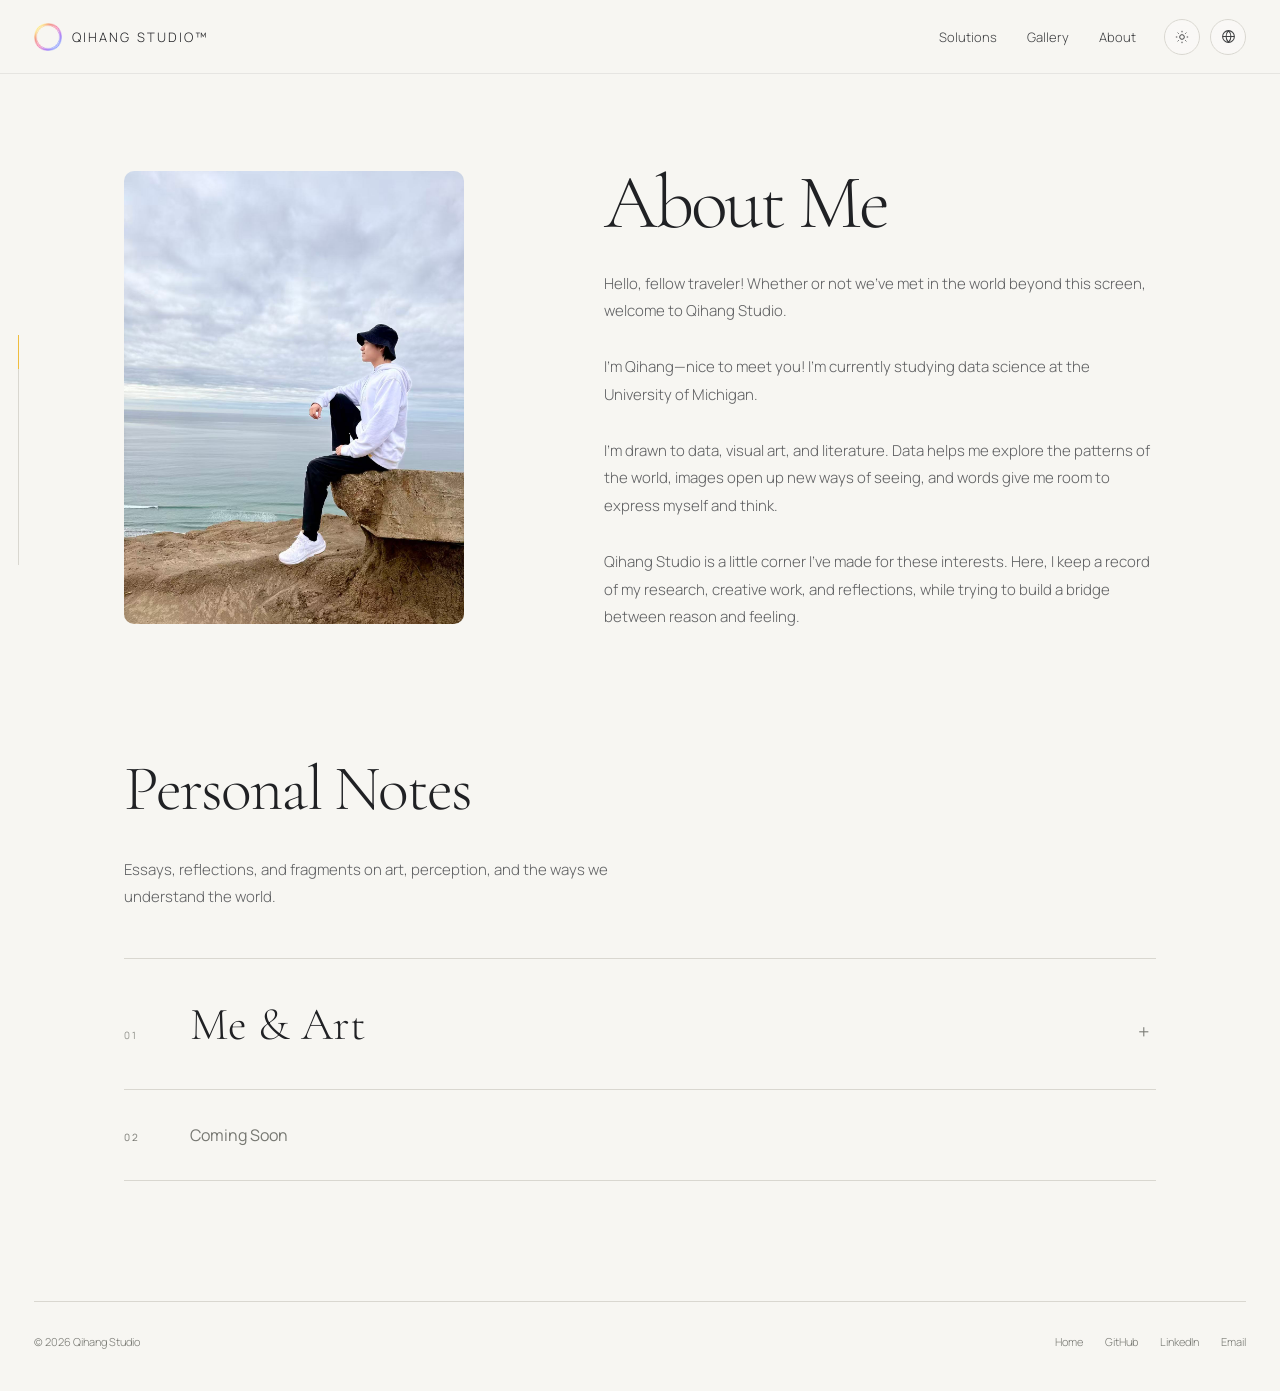
==== frontend/about/index.html @ e8baa36f "Update on About page" ====
<!doctype html>
<html lang="en">
<head>
  <meta charset="utf-8" />
  <meta name="viewport" content="width=device-width, initial-scale=1" />
  <title>About — Qihang Studio</title>
  <meta name="description" data-i18n-content="meta.description" content="Essays, reflections, and fragments on art, perception, and the ways we understand the world." />
  <script src="../assets/theme-init.js">
</script>
  <link rel="preconnect" href="https://fonts.googleapis.com">
  <link rel="preconnect" href="https://fonts.gstatic.com" crossorigin>
  <link href="https://fonts.googleapis.com/css2?family=Cormorant+Garamond:ital,wght@0,300;0,400;1,300&family=Manrope:wght@300;400;500&family=Noto+Serif+TC:wght@400&display=swap" rel="stylesheet">
  <link rel="stylesheet" href="../assets/site.css">
  <link rel="stylesheet" href="../assets/notes.css">
  <link rel="stylesheet" href="../assets/pages.css">
  <link rel="icon" href="../assets/brand/favicon.ico" sizes="any">
  <link rel="icon" type="image/png" sizes="32x32" href="../assets/brand/favicon-32.png">
  <link rel="icon" type="image/png" sizes="16x16" href="../assets/brand/favicon-16.png">
  <link rel="apple-touch-icon" sizes="180x180" href="../assets/brand/apple-touch-icon.png">
</head>
<body class="notes-page about-page">
  <div class="scroll-rail" id="scrollRail" aria-hidden="true"><div class="scroll-thumb"></div></div>
  <header class="site-header">
    <div class="header-inner">
      <a class="brand" href="../index.html"><span class="brand-logo" aria-hidden="true"><img src="../assets/brand/logo.png" alt="" width="28" height="28"><span class="logo-gradient-shift"></span></span><span>Qihang Studio™</span></a>
      <div class="nav-wrap">
        <nav aria-label="Primary navigation" data-i18n-aria-label="nav.label">
          <a href="../solutions/index.html" data-i18n="nav.solutions">Solutions</a>
          <a href="../gallery/index.html" data-i18n="nav.gallery">Gallery</a>
          <a href="index.html" data-i18n="nav.about">About</a>
        </nav>
        <div class="appearance">
          <button
            class="appearance-button"
            id="themeButton"
            aria-label="Choose appearance"
            aria-expanded="false"
            aria-controls="themeMenu"
            aria-haspopup="true">
            <svg class="theme-icon-sun" viewBox="0 0 24 24" fill="none"
                 stroke="currentColor" stroke-width="1.45" aria-hidden="true">
              <circle cx="12" cy="12" r="3.5">
</circle>
              <path d="M12 2.8v2.1M12 19.1v2.1M2.8 12h2.1M19.1 12h2.1M5.5 5.5 7 7M17 17l1.5 1.5M18.5 5.5 17 7M7 17l-1.5 1.5">
</path>
            </svg>
            <svg class="theme-icon-moon" viewBox="0 0 24 24" fill="none"
                 stroke="currentColor" stroke-width="1.45" aria-hidden="true">
              <path d="M19.4 15.2A7.8 7.8 0 0 1 8.8 4.6 7.9 7.9 0 1 0 19.4 15.2Z">
</path>
            </svg>
          </button>
          <div class="appearance-menu" id="themeMenu">
            <div class="appearance-label" data-i18n="appearance.label">Appearance</div>
            <button class="theme-option" data-theme-choice="system">
              <span data-i18n="appearance.system">System</span>
<span>
</span>
            </button>
            <button class="theme-option" data-theme-choice="light">
              <span data-i18n="appearance.light">Light</span>
<span>
</span>
            </button>
            <button class="theme-option" data-theme-choice="dark">
              <span data-i18n="appearance.dark">Dark</span>
<span>
</span>
            </button>
          </div>
        </div>
        <div class="language">
          <button class="language-button" id="languageButton" aria-label="Choose language" data-i18n-aria-label="language.choose" aria-expanded="false">
            <svg viewBox="0 0 24 24" fill="none" stroke="currentColor" stroke-width="1.45" aria-hidden="true">
              <circle cx="12" cy="12" r="8.3">
</circle>
              <path d="M3.9 12h16.2M12 3.7c2.2 2.3 3.4 5.1 3.4 8.3S14.2 18 12 20.3C9.8 18 8.6 15.2 8.6 12S9.8 6 12 3.7Z">
</path>
            </svg>
          </button>
          <div class="language-menu" id="languageMenu">
            <div class="language-label" data-i18n="language.label">Language</div>
            <button class="language-option" data-lang="en" aria-pressed="true">
<span lang="en">English</span>
<span class="check" aria-hidden="true">✓</span>
</button>
            <button class="language-option" data-lang="zh" aria-pressed="false">
<span lang="zh-CN">中文简体</span>
<span class="check" aria-hidden="true">
</span>
</button>
            <button class="language-option" data-lang="zh-Hant" aria-pressed="false"><span lang="zh-Hant">中文繁體</span><span class="check" aria-hidden="true"></span></button>
            <button class="language-option" data-lang="ja" aria-pressed="false">
<span lang="ja">日本語</span>
<span class="check" aria-hidden="true">
</span>
</button>
            <button class="language-option" data-lang="fr" aria-pressed="false">
<span lang="fr">Français</span>
<span class="check" aria-hidden="true">
</span>
</button>
          </div>
        </div>
      </div>
    </div>
  </header>
  <nav class="mobile-page-nav" aria-label="Primary navigation" data-i18n-aria-label="nav.label"><a href="../solutions/index.html" data-i18n="nav.solutions">Solutions</a><a href="../gallery/index.html" data-i18n="nav.gallery">Gallery</a><a href="index.html" data-i18n="nav.about">About</a></nav>
<main class="notes-main about-main" id="top">
  <section class="about-introduction" aria-labelledby="about-title">
    <img class="profile-photo" src="pfp.jpg" alt="Qihang Cheng seated beside the sea" data-i18n-alt="about.photoAlt" width="1279" height="1706">
    <div class="about-copy"><h1 id="about-title" data-i18n="about.heading">About Me</h1>
      <p class="about-description" data-i18n="about.paragraph1">Hello, fellow traveler! Whether or not we’ve met in the world beyond this screen, welcome to Qihang Studio.</p>
      <p class="about-description" data-i18n="about.paragraph2">I’m Qihang—nice to meet you! I’m currently studying data science at the University of Michigan.</p>
      <p class="about-description" data-i18n="about.paragraph3">I’m drawn to data, visual art, and literature. Data helps me explore the patterns of the world, images open up new ways of seeing, and words give me room to express myself and think.</p>
      <p class="about-description" data-i18n="about.paragraph4">Qihang Studio is a little corner I’ve made for these interests. Here, I keep a record of my research, creative work, and reflections, while trying to build a bridge between reason and feeling.</p>
    </div>
  </section>
  <section class="about-notes" id="personal-notes" aria-labelledby="personal-notes-title">
    <header class="notes-heading"><h2 id="personal-notes-title" data-i18n="notes.nav">Personal Notes</h2><p data-i18n="notes.subtitle">Essays, reflections, and fragments on art, perception, and the ways we understand the world.</p></header>
<section aria-label="Article index" data-i18n-aria-label="notes.index">
  <ol class="notes-list collection-list">
    <li class="notes-collection" id="me-and-art">
      <h3 class="collection-heading accordion-heading"><button class="collection-toggle" id="artCollectionToggle" type="button" aria-expanded="false" aria-controls="artCollectionPanel"><span class="note-number">01</span><span data-i18n="notes.collection">Me &amp; Art</span><span class="collection-indicator" aria-hidden="true">+</span></button></h3>
      <div class="collection-panel" id="artCollectionPanel" hidden><div>
      <ol class="collection-essays">
        <li><a class="note-entry" href="../notes/before-the-next-stroke/index.html"><h4 data-i18n="notes.stroke">Before the Next Stroke</h4><span class="note-meta"><span data-i18n="notes.personal">Personal Essay</span><time datetime="2026">2026</time></span><span class="note-arrow" aria-hidden="true">↗</span></a></li>
        <li><a class="note-entry" href="../notes/within-the-mist/index.html"><h4 lang="en">Within the Mist</h4><span class="note-meta" data-i18n="notes.pending">Essay text has not been added yet.</span><span class="note-arrow" aria-hidden="true">↗</span></a></li>
        <li class="coming-soon"><span data-i18n="notes.coming">Coming Soon</span></li>
      </ol></div></div>
    </li>
    <li class="collection-heading coming-soon"><span class="note-number">02</span><h3 data-i18n="notes.coming">Coming Soon</h3></li>
  </ol>
</section>
  </section>
</main>
  <div class="section">
    <footer>
      <span>© 2026 Qihang Studio</span>
      <div class="footer-links">
        <a href="../index.html" data-i18n="notes.home">Home</a>
        <a href="https://github.com/QihangStudio"
          target="_blank"
          rel="noopener noreferrer">
          GitHub
        </a>
        <a href="#">LinkedIn</a>
        <a href="mailto:hello@example.com" data-i18n="footer.email">Email</a>
      </div>
    </footer>
  </div>
  <script src="../assets/about.js"></script>
  <script src="../assets/site.js"></script>
</body>
</html>
---- frontend/assets/site.css ----
@import url("fonts/language-menu/menu-fonts.css");
@font-face {
  font-family: "Qihang Songti SC Light";
  src: local("Songti SC Light"), local("STSongti-SC-Light");
  font-style: normal;
  font-weight: 300;
  font-display: swap;
}
    :root {
      color-scheme: light;
      --theme-transition: .28s ease;
      --bg: #f7f6f2;
      --surface: rgba(247, 246, 242, 0.84);
      --text: #202124;
      --muted: #777872;
      --line: #d9d7d0;
      --nav-text: #3f4042;
      --nav-hover: #111214;
      --copy: #5e5f61;
      --practice-copy: #606164;
      --header-border: rgba(32, 33, 36, 0.08);
      --control-bg: rgba(255, 255, 255, 0.28);
      --menu-bg: rgba(250, 249, 246, 0.96);
      --menu-border: rgba(32, 33, 36, 0.10);
      --menu-shadow: 0 18px 45px rgba(33, 34, 37, 0.10);
      --control-shadow: 0 6px 22px rgba(78, 80, 96, 0.10);
      --soft-hover: rgba(32, 33, 36, 0.045);
      --practice-hover-base: rgba(255, 255, 255, 0.55);
      --practice-hover-a: rgba(231, 198, 121, 0.08);
      --practice-hover-b: rgba(228, 160, 170, 0.10);
      --practice-hover-c: rgba(181, 139, 217, 0.10);
      --practice-hover-d: rgba(135, 149, 231, 0.09);
      --champagne: #e7c679;
      --rose: #e4a0aa;
      --lavender: #b58bd9;
      --peri: #8795e7;
      --quote-a: #a87988;
      --quote-b: #8d78b4;
      --quote-c: #6877be;
      /* Scroll indicator — intentionally more saturated than the main palette. */
      --scroll-track: var(--line);
      --scroll-champagne: #efbd3f;
      --scroll-rose: #eb7895;
      --scroll-lavender: #ad69df;
      --scroll-peri: #657cf2;
      --max: 1480px;
    }
    html[data-theme="dark"] {
      color-scheme: dark;
      --bg: #090909;
      --surface: rgba(9, 9, 9, 0.90);
      --text: #efede8;
      --muted: #9c9a95;
      --line: #282826;
      --nav-text: #c4c2bc;
      --nav-hover: #f7f4ef;
      --copy: #b8b6b0;
      --practice-copy: #b3b1ab;
      --header-border: rgba(255, 255, 255, 0.075);
      --control-bg: rgba(255, 255, 255, 0.025);
      --menu-bg: rgba(14, 14, 13, 0.97);
      --menu-border: rgba(255, 255, 255, 0.10);
      --menu-shadow: 0 18px 45px rgba(0, 0, 0, 0.30);
      --control-shadow: 0 6px 22px rgba(0, 0, 0, 0.24);
      --soft-hover: rgba(255, 255, 255, 0.05);
      --practice-hover-base: transparent;
      --practice-hover-a: rgba(217, 184, 111, 0.035);
      --practice-hover-b: rgba(207, 141, 156, 0.045);
      --practice-hover-c: rgba(162, 122, 202, 0.045);
      --practice-hover-d: rgba(125, 141, 221, 0.045);
      --champagne: #d9b86f;
      --rose: #cf8d9c;
      --lavender: #a27aca;
      --peri: #7d8ddd;
      --quote-a: #c08798;
      --quote-b: #a886d1;
      --quote-c: #8494e6;
      /* Brighter spectrum so the indicator stays visible on near-black. */
      --scroll-track: var(--line);
      --scroll-champagne: #ffd767;
      --scroll-rose: #ff8daa;
      --scroll-lavender: #c58cff;
      --scroll-peri: #8fa2ff;
    }
    * { box-sizing: border-box; }
    html { scroll-behavior: smooth; }
    html {
      -webkit-text-size-adjust: 100%;
      text-size-adjust: 100%;
    }
    body {
      margin: 0;
      background: var(--bg);
      color: var(--text);
      font-family: "Manrope", -apple-system, BlinkMacSystemFont, "Segoe UI", sans-serif;
      -webkit-font-smoothing: antialiased;
      transition: background-color var(--theme-transition), color var(--theme-transition);
    }
    @media (prefers-reduced-motion: reduce) {
      *, *::before, *::after {
        scroll-behavior: auto !important;
        transition-duration: 0.01ms !important;
        animation-duration: 0.01ms !important;
      }
    }
    a { color: inherit; text-decoration: none; }
    button { font: inherit; }
  /* Thin editorial type for interface and display elements. */
  .brand,
  nav,
  .language-label,
  .language-option,
  .eyebrow,
  .hero-footer,
  .practice-number,
  .manifesto-label,
  footer {
    font-weight: 300;
  }
    .site-header {
      position: fixed;
      inset: 0 0 auto 0;
      z-index: 20;
      height: 74px;
      border-bottom: 1px solid var(--header-border);
      background: var(--surface);
      backdrop-filter: blur(18px);
      -webkit-backdrop-filter: blur(18px);
    }
    .header-inner {
      height: 100%;
      max-width: var(--max);
      margin: 0 auto;
      padding: 0 34px;
      display: flex;
      align-items: center;
      justify-content: space-between;
      gap: 30px;
    }
    .brand {
      font-size: 13px;
      font-weight: 300;
      letter-spacing: .16em;
      text-transform: uppercase;
      white-space: nowrap;
    }
    .nav-wrap {
      display: flex;
      align-items: center;
      gap: 28px;
    }
    nav {
      display: flex;
      align-items: center;
      gap: 30px;
      font-size: 13px;
    }
    nav a {
      position: relative;
      color: var(--nav-text);
      transition: color var(--theme-transition);
    }
    nav a::after {
      content: "";
      position: absolute;
      left: 0;
      right: 100%;
      bottom: -7px;
      height: 1px;
      background: linear-gradient(90deg, var(--rose), var(--lavender), var(--peri));
      transition: right .25s ease;
    }
    nav a:hover { color: var(--nav-hover); }
    nav a:hover::after { right: 0; }
    .nav-wrap {
      gap: 10px;
    }
    .nav-wrap nav {
      margin-right: 18px;
    }
    .appearance {
      position: relative;
    }
    .appearance-button {
      width: 36px;
      height: 36px;
      padding: 0;
      border-radius: 50%;
      border: 1px solid var(--line);
      background: var(--control-bg);
      display: grid;
      place-items: center;
      cursor: pointer;
      color: var(--nav-text);
      transition:
        transform .2s ease,
        border-color var(--theme-transition),
        box-shadow var(--theme-transition),
        background-color var(--theme-transition),
        color var(--theme-transition);
    }
    .appearance-button:hover,
    .appearance-button[aria-expanded="true"] {
      transform: translateY(-1px);
      border-color: var(--peri);
      box-shadow: var(--control-shadow);
    }
    .appearance-button svg {
      width: 16px;
      height: 16px;
    }
    .theme-icon-moon {
      display: none;
    }
    html[data-theme="dark"] .theme-icon-sun {
      display: none;
    }
    html[data-theme="dark"] .theme-icon-moon {
      display: block;
    }
    .appearance-menu {
      position: absolute;
      right: 0;
      top: 48px;
      width: 166px;
      padding: 10px;
      border: 1px solid var(--menu-border);
      border-radius: 14px;
      background: var(--menu-bg);
      backdrop-filter: blur(22px);
      -webkit-backdrop-filter: blur(22px);
      box-shadow: var(--menu-shadow);
      opacity: 0;
      visibility: hidden;
      transform: translateY(-8px);
      transition:
        opacity .2s ease,
        visibility .2s ease,
        transform .2s ease,
        background-color var(--theme-transition),
        border-color var(--theme-transition),
        box-shadow var(--theme-transition);
    }
    .appearance-menu.open {
      opacity: 1;
      visibility: visible;
      transform: translateY(0);
    }
    .appearance-label {
      padding: 8px 10px 7px;
      font-size: 9px;
      font-weight: 300;
      letter-spacing: .18em;
      color: var(--muted);
      text-transform: uppercase;
    }
    .theme-option {
      width: 100%;
      border: 0;
      background: transparent;
      text-align: left;
      padding: 10px;
      border-radius: 9px;
      cursor: pointer;
      display: flex;
      justify-content: space-between;
      color: var(--nav-text);
      font-weight: 300;
    }
    .theme-option:hover {
      background: var(--soft-hover);
    }
    .theme-option .check {
      color: var(--peri);
    }
    .language {
      position: relative;
    }
    .language-button {
      width: 36px;
      height: 36px;
      padding: 0;
      border-radius: 50%;
      border: 1px solid var(--line);
      background: var(--control-bg);
      display: grid;
      place-items: center;
      cursor: pointer;
      color: var(--nav-text);
      transition: transform .2s ease, border-color var(--theme-transition), box-shadow var(--theme-transition), background-color var(--theme-transition), color var(--theme-transition);
    }
    .language-button:hover,
    .language-button[aria-expanded="true"] {
      transform: translateY(-1px);
      border-color: var(--peri);
      box-shadow: var(--control-shadow);
    }
    .language-button svg { width: 17px; height: 17px; }
    .language-menu {
      position: absolute;
      right: 0;
      top: 48px;
      width: 185px;
      padding: 10px;
      border: 1px solid var(--menu-border);
      border-radius: 14px;
      background: var(--menu-bg);
      backdrop-filter: blur(22px);
      -webkit-backdrop-filter: blur(22px);
      box-shadow: var(--menu-shadow);
      opacity: 0;
      visibility: hidden;
      transform: translateY(-8px);
      transition:
        opacity .2s ease,
        visibility .2s ease,
        transform .2s ease,
        background-color var(--theme-transition),
        border-color var(--theme-transition),
        box-shadow var(--theme-transition);
    }
    .language-menu.open {
      opacity: 1;
      visibility: visible;
      transform: translateY(0);
    }
    .language-label {
      padding: 8px 10px 7px;
      font-size: 9px;
      letter-spacing: .18em;
      color: var(--muted);
      text-transform: uppercase;
    }
    .language-option {
      width: 100%;
      border: 0;
      background: transparent;
      text-align: left;
      padding: 10px;
      border-radius: 9px;
      cursor: pointer;
      display: flex;
      justify-content: space-between;
      color: var(--nav-text);
    }
    .language-option:hover { background: var(--soft-hover); }
    .language-option .check { color: var(--peri); }
    /* Scroll indicator: muted rail + one moving color segment. */
    .scroll-rail {
      --scroll-progress: 0;
      --scroll-color: var(--scroll-champagne);
      position: fixed;
      z-index: 18;
      /* Follow the centered content gutter, outside its 34px text inset. */
      left: clamp(
        18px,
        calc((100vw - var(--max)) / 4 + 14px),
        44px
      );
      top: 50%;
      width: 1px;
      height: 230px;
      transform: translateY(-50%);
      background: var(--scroll-track);
      pointer-events: none;
      overflow: hidden;
    }
    .scroll-thumb {
      position: absolute;
      left: 0;
      top: 0;
      width: 1px;
      height: 34px;
      background: var(--scroll-color);
      transform:
        translateY(calc(var(--scroll-progress) * (230px - 34px)));
      will-change: transform, background-color;
    }
    main { overflow: hidden; }
    .hero {
      min-height: 100vh;
      position: relative;
      display: flex;
      align-items: stretch;
    }
    .hero::before {
      content: none;
    }
    .hero-inner {
      position: relative;
      z-index: 2;
      max-width: var(--max);
      width: 100%;
      margin: 0 auto;
      padding: 164px 34px 28px;
      display: grid;
      grid-template-rows: 1fr auto;
    }
    .eyebrow {
      font-size: 10px;
      letter-spacing: .23em;
      text-transform: uppercase;
      color: var(--muted);
      margin-bottom: 28px;
    }
    .hero-copy {
      min-width: 0;
      max-width: 1000px;
      align-self: center;
      padding-bottom: 76px;
    }
    h1 {
      margin: 0;
      max-width: 980px;
      font-family: "Cormorant Garamond", Georgia, serif;
      font-size: clamp(50px, 14vw, 78px);
      line-height: 1.01;
      letter-spacing: -.04em;
      font-weight: 300;
    }
    .hero-title > span {
      display: block;
    }
  .hero-description {
    margin: 30px 0 0;
    max-width: 560px;
    font-size: 15px;
    font-weight: 300;
    line-height: 1.72;
    color: var(--copy);
  }
  .hero-sub {
      margin: 42px 0 0 auto;
      max-width: 470px;
      font-size: 15px;
      line-height: 1.72;
      color: var(--copy);
    }
  /* Procedural histogram — all squares share one spectrum. */
  .hero-histogram {
    position: absolute;
    right: 28px;
    bottom: 102px;
    width: 340px;
    height: 224px;
    pointer-events: none;
    opacity: .94;
  }
.hero-histogram svg {
    display: block;
    width: 100%;
    height: 100%;
    overflow: visible;
  }
  .hero-footer {
    border-top: 1px solid var(--line);
    padding-top: 18px;
    display: flex;
    align-items: center;
    gap: 22px;
    font-size: 10px;
    letter-spacing: .16em;
    text-transform: uppercase;
    color: var(--muted);
  }
  .spectrum-line {
      flex: 1;
      height: 1px;
      min-width: 160px;
      margin: 0 12px;
      background: linear-gradient(
        90deg,
        var(--champagne),
        var(--rose),
        var(--lavender),
        var(--peri)
      );
      border-radius: 999px;
      opacity: .9;
    }
    .section {
      max-width: var(--max);
      margin: 0 auto;
      padding: 0 34px;
    }
    .practice-head {
      padding: 120px 0 54px;
      display: flex;
      align-items: end;
      justify-content: space-between;
      gap: 30px;
    }
    .practice-head h2 {
      margin: 0;
      font-family: "Cormorant Garamond", Georgia, serif;
      font-size: clamp(48px, 5vw, 78px);
      font-weight: 300;
      letter-spacing: -.03em;
    }
    .practice-head p {
      margin: 0;
      max-width: 430px;
      color: var(--muted);
      font-size: 14px;
      line-height: 1.7;
    }
    .practice-list {
      border-bottom: 1px solid var(--line);
    }
    .practice-item {
      min-height: 270px;
      border-top: 1px solid var(--line);
      display: grid;
      grid-template-columns: 90px 1.1fr 1fr 42px;
      gap: 28px;
      align-items: center;
      position: relative;
      isolation: isolate;
    }
    .practice-item::before {
      content: "";
      position: absolute;
      inset: 18px -14px;
      z-index: -1;
      border-radius: 22px;
background: linear-gradient(
        90deg,
        var(--practice-hover-a),
        var(--practice-hover-b),
        var(--practice-hover-c),
        var(--practice-hover-d)
      ), var(--practice-hover-base);
      opacity: 0;
      transition: opacity .35s ease;
    }
    .practice-item:hover::before {
      opacity: 1;
    }
    .practice-number {
      align-self: start;
      padding-top: 36px;
      font-size: 10px;
      letter-spacing: .15em;
      color: var(--muted);
    }
    .practice-title {
      font-family: "Cormorant Garamond", Georgia, serif;
      font-size: clamp(50px, 5.6vw, 86px);
      letter-spacing: -.04em;
      font-weight: 300;
    }
    .practice-desc {
      max-width: 480px;
      font-size: 14px;
      line-height: 1.75;
      color: var(--practice-copy);
    }
    .arrow {
      width: 34px;
      height: 34px;
      border-radius: 50%;
      border: 1px solid var(--line);
      display: grid;
      place-items: center;
      transition: transform .25s ease, border-color var(--theme-transition);
    }
    .practice-item:hover .arrow {
      transform: translate(4px, -2px);
      border-color: var(--peri);
    }
    .manifesto {
      padding-top: 160px;
      padding-bottom: 160px;
      display: grid;
      grid-template-columns: 1fr 1fr;
      gap: 80px;
      align-items: start;
    }
    .manifesto-label {
      font-size: 10px;
      letter-spacing: .2em;
      text-transform: uppercase;
      color: var(--muted);
    }
    .manifesto-quote {
      font-family: "Cormorant Garamond", Georgia, serif;
      font-size: clamp(42px, 4.3vw, 67px);
      line-height: 1.03;
      letter-spacing: -.025em;
    }
    .manifesto-quote em {
      display: inline-block;
      white-space: nowrap;
      font-weight: 300;
background: linear-gradient(90deg, var(--quote-a), var(--quote-b), var(--quote-c));
      -webkit-background-clip: text;
      background-clip: text;
      color: transparent;
    }
    footer {
      border-top: 1px solid var(--line);
      padding: 32px 0 42px;
      display: flex;
      justify-content: space-between;
      gap: 30px;
      color: var(--muted);
      font-size: 11px;
    }
    .footer-links {
      display: flex;
      gap: 22px;
    }
    /* Theme colors share one timeline; layout and menu motion keep their timings.
       Only explicit colors transition: inherited text follows its parent's fade. */
    .site-header {
      transition: background-color var(--theme-transition), border-color var(--theme-transition);
    }
    .appearance-label, .language-label, .check, .eyebrow,
    .hero-description, .hero-sub, .practice-head p, .practice-number,
    .practice-desc, .manifesto-label {
      transition: color var(--theme-transition);
    }
    .theme-option, .language-option {
      transition: color var(--theme-transition), background-color var(--theme-transition);
    }
    .hero-footer, footer {
      transition: color var(--theme-transition), border-color var(--theme-transition);
    }
    .practice-list, .practice-item {
      transition: border-color var(--theme-transition);
    }
    .scroll-rail {
      transition: background-color var(--theme-transition);
    }
    #histogramSpectrum stop {
      transition: stop-color var(--theme-transition);
    }

    @media (max-width: 820px) {
      /* Browser chrome may change height during scrolling; keep the hero stable. */
      .hero { min-height: 100svh; }
      .header-inner { padding: 0 20px; }
      nav { display: none; }
      .scroll-rail { display: none; }
      .hero-inner, .section { padding-left: 20px; padding-right: 20px; }
      .hero-inner {
        padding-top: 128px;
        padding-bottom: 30px;
        grid-template-rows: 1fr auto auto;
        row-gap: 32px;
      }
      .hero-copy {
        align-self: end;
        padding-bottom: 0;
      }
      .hero-description {
        margin-left: 0;
        max-width: 560px;
      }
      .hero-histogram {
        position: static;
        justify-self: end;
        width: min(220px, 100%);
        height: auto;
        aspect-ratio: 340 / 224;
        opacity: .84;
      }
      h1 { font-size: clamp(58px, 17vw, 92px); }
      .hero-title > span {
        display: inline;
      }
      .hero-sub { margin-left: 0; max-width: 88%; }
      .hero-footer { flex-direction: column; text-align: center; }
      .hero-footer .spectrum-line { flex: none; width: 100%; min-width: 0; margin: 0; }
      .practice-head { align-items: start; flex-direction: column; padding-top: 84px; }
      .practice-item {
        grid-template-columns: 46px 1fr 34px;
        min-height: 240px;
        padding: 30px 0;
      }
      .practice-number { grid-column: 1; padding-top: 10px; }
      .practice-title { grid-column: 2; }
      .practice-desc { grid-column: 2; }
      .arrow { grid-column: 3; grid-row: 1 / span 3; }
      .manifesto { grid-template-columns: 1fr; gap: 36px; padding-top: 110px; padding-bottom: 110px; }
      footer { flex-direction: column; }
    }
    @media (max-width: 480px) {
      h1 { font-size: clamp(44px, 14vw, 64px); }
      .practice-item {
        grid-template-columns: 28px minmax(0, 1fr) 34px;
        column-gap: 16px;
      }
      .practice-title, .practice-desc { overflow-wrap: anywhere; }
    }
    /* Localized typography: one shared layout, with system fonts for CJK. */
    html[lang="zh-CN"] {
      --localized-body-font: "PingFang SC", "Noto Sans SC", "Microsoft YaHei", sans-serif;
      --localized-display-font: "Qihang Songti SC Light", "Songti SC", "Noto Serif SC", "STSong", "SimSun", serif;
    }
    html[lang="zh-Hant"] {
      --localized-body-font: "PingFang TC", "Noto Sans TC", "Microsoft JhengHei", sans-serif;
      --localized-display-font: "MingLiU", "PMingLiU", "LiSong Pro", "Noto Serif TC", serif;
    }
    html[lang="ja"] {
      --localized-body-font: "Hiragino Sans", "Yu Gothic", "Noto Sans JP", sans-serif;
      --localized-display-font: "Yu Mincho", "Hiragino Mincho ProN", "Hiragino Mincho Pro", "Noto Serif JP", serif;
    }
    html:is([lang="zh-CN"], [lang="zh-Hant"], [lang="ja"]) body {
      font-family: var(--localized-body-font);
      font-weight: 300;
    }
    html:is([lang="zh-CN"], [lang="zh-Hant"], [lang="ja"]) :is(h1, .practice-head h2, .practice-title, .manifesto-quote) {
      font-family: var(--localized-display-font);
      font-weight: 300;
      letter-spacing: 0;
      line-height: 1.35;
    }
    html:is([lang="zh-CN"], [lang="zh-Hant"], [lang="ja"]) h1 {
      font-size: clamp(42px, 6vw, 66px);
    }
    html:is([lang="zh-CN"], [lang="zh-Hant"], [lang="ja"]) .practice-head h2 {
      font-size: clamp(38px, 4.2vw, 64px);
    }
    html:is([lang="zh-CN"], [lang="zh-Hant"], [lang="ja"]) .practice-title {
      font-size: clamp(38px, 4.5vw, 68px);
    }
    html:is([lang="zh-CN"], [lang="zh-Hant"], [lang="ja"]) .manifesto-quote {
      font-size: clamp(32px, 3.5vw, 54px);
      line-height: 1.5;
    }
    html:is([lang="zh-CN"], [lang="zh-Hant"], [lang="ja"]) :is(.eyebrow, .hero-footer, .manifesto-label, .appearance-label, .language-label) {
      letter-spacing: .04em;
    }
    html:not([lang="en"]) .hero-title {
      text-wrap: balance;
    }
    html:not([lang="en"]) .hero-title > span {
      display: inline;
    }
    .hero-title .title-phrase {
      display: inline-block;
      white-space: nowrap;
    }
    html[lang="fr"] .practice-title {
      hyphens: auto;
    }
    @media (max-width: 820px) {
      html:is([lang="zh-CN"], [lang="zh-Hant"], [lang="ja"]) h1 {
        font-size: clamp(38px, 10vw, 66px);
      }
    }

/* File-safe PNG fallback; additive crossfade preserves the original alpha.
   No external CSS mask is required, including when opened through file://. */
.brand { display: inline-flex; align-items: center; gap: 10px; font-family: "Manrope", -apple-system, BlinkMacSystemFont, "Segoe UI", sans-serif; }
.brand-logo { position: relative; display: inline-block; flex: 0 0 28px; width: 28px; height: 28px; isolation: isolate; }
.brand-logo img { display: block; width: 100%; height: 100%; }
.logo-gradient-shift { display: none; }
@supports (mix-blend-mode: plus-lighter) {
  .brand-logo img { mix-blend-mode: plus-lighter; opacity: 1; transition: opacity 450ms ease-in-out; }
  .logo-gradient-shift {
    display: block; position: absolute; inset: 0; opacity: 0;
    background: url('brand/logo-hover.png') center / 100% 100% no-repeat;
    mix-blend-mode: plus-lighter;
    transition: opacity 450ms ease-in-out;
  }
  @media (hover: hover) and (pointer: fine) {
    .brand:is(:hover, :focus-visible) .brand-logo img { opacity: 0; }
    .brand:is(:hover, :focus-visible) .logo-gradient-shift { opacity: 1; }
  }
}
/* Native-language names must not inherit the page's selected writing system. */
.language-option { align-items: center; min-height: 44px; font-family: "Manrope", -apple-system, BlinkMacSystemFont, "Segoe UI", sans-serif; font-size: 16px; font-weight: 150; line-height: 1.4; }
.language-option > [lang="zh-CN"] { font-family: "Noto Sans SC Menu", "Noto Sans SC", "PingFang SC", "Microsoft YaHei", sans-serif; }
.language-option > [lang="zh-Hant"] { font-family: "Noto Sans TC Menu", "Noto Sans TC", "PingFang TC", "Microsoft JhengHei", sans-serif; }
.language-option > [lang="ja"] { font-family: "Noto Sans JP Menu", "Noto Sans JP", "Hiragino Sans", sans-serif; }
.language-option > [lang] { font-size: 16px; font-weight: 150; line-height: 1.4; font-synthesis: none; }
.language-option > :is([lang="zh-CN"], [lang="zh-Hant"], [lang="ja"]) { font-weight: 200; }
.language-option .check { flex: 0 0 16px; text-align: right; }
.mobile-page-nav { display: none; }
@media (max-width: 820px) {
  .mobile-page-nav {
    position: absolute; top: 92px; left: 20px; right: 20px;
    display: flex; gap: 24px; font-size: 11px; color: var(--muted); line-height: 1.4;
  }
  .mobile-page-nav a:hover { color: var(--text); }
}
@media (max-width: 480px) {
  .header-inner { gap: 12px; }
  .brand { gap: 8px; }
  .brand-logo { flex-basis: 24px; width: 24px; height: 24px; }
}
@media (prefers-reduced-motion: reduce) {
  .brand-logo img, .logo-gradient-shift { transition: none; }
}

html:is([lang="zh-CN"], [lang="zh-Hant"]) :is(h1, .practice-head h2, .practice-title, .manifesto-quote) { font-weight: 400; }
---- frontend/assets/notes.css ----
@import url("fonts/noto-serif-sc.css");

/* Notes extends the shared studio palette, controls, and responsive gutters. */
.notes-main { max-width: 1100px; margin: 0 auto; padding: 164px 34px 120px; min-height: calc(100svh - 100px); overflow: visible; }
.notes-back { display: inline-block; color: var(--muted); font-size: 12px; margin-bottom: 42px; font-weight: 300; }
.notes-back::before { content: '←'; margin-right: 10px; }
.notes-back:hover { color: var(--text); }
.notes-heading { margin-bottom: 72px; }
.notes-heading h1 { font-size: clamp(48px, 7vw, 78px); }
.notes-heading > p { max-width: 560px; margin: 28px 0 0; font-size: 15px; line-height: 1.8; font-weight: 300; color: var(--copy); }
.notes-list { list-style: none; padding: 0; margin: 0; border-bottom: 1px solid var(--line); }
.note-entry { display: grid; grid-template-columns: 42px minmax(0, 1fr) minmax(140px, 220px) 24px; align-items: center; gap: 24px; padding: 40px 0; border-top: 1px solid var(--line); }
.note-number { font-size: 10px; color: var(--muted); letter-spacing: .15em; }
.note-entry h2 { margin: 0; font-family: 'Cormorant Garamond', Georgia, serif; font-size: clamp(30px, 4vw, 44px); line-height: 1.15; font-weight: 300; letter-spacing: -.025em; }
.note-meta { display: flex; flex-wrap: wrap; gap: 12px 24px; color: var(--muted); font-size: 11px; line-height: 1.7; font-weight: 300; }
.note-entry .note-meta { flex-direction: column; gap: 6px; }
.note-arrow { color: var(--muted); transition: transform .25s ease, color var(--theme-transition); }
.note-entry:hover .note-arrow { color: var(--peri); transform: translate(3px, -2px); }
.reading-main { max-width: 748px; }
.article-heading { padding-bottom: 0; }
.content-status { margin: 36px 0; color: var(--muted); font-size: 12px; line-height: 1.8; }
.content-status p { margin: 0 0 8px; }
.essay-body { font-family: Georgia, 'Times New Roman', serif; font-size: 18px; line-height: 1.85; overflow-wrap: anywhere; color: var(--copy); }
.essay-body p { margin: 0 0 1.5em; }
.essay-body p:not(.essay-verse, .essay-special, .essay-byline, .essay-break) { text-align: justify; }
.essay-body .essay-byline { text-align: center; text-indent: 0; }
.essay-body h2, .essay-body h3 { color: var(--text); font-weight: 400; line-height: 1.35; margin: 2em 0 .8em; }
.essay-body h2 { font-size: 28px; }
.essay-body h3 { font-size: 23px; }
.essay-body blockquote { margin: 1.8em 0; padding-left: 24px; border-left: 1px solid var(--line); font-style: italic; }
.essay-body a, .essay-body cite { text-decoration: underline; text-underline-offset: 4px; }
.essay-body img { max-width: 100%; height: auto; }
.essay-body sup { line-height: 0; }
.notes-page :is(h1, h2) { overflow-wrap: anywhere; }
.footer-links { flex-wrap: wrap; }
a:focus-visible, button:focus-visible { outline: 1px solid var(--peri); outline-offset: 5px; }
@media (max-width: 820px) {
  .notes-main { padding: 128px 20px 80px; }
  .notes-heading { margin-bottom: 48px; }
  .note-entry { grid-template-columns: 28px minmax(0, 1fr) 24px; gap: 14px; padding: 30px 0; }
  .note-entry .note-meta { grid-column: 2; grid-row: 2; flex-direction: row; gap: 8px 20px; }
  .note-arrow { grid-column: 3; grid-row: 1; }
}

/* Collection hierarchy and language-specific long-form reading. */
.collection-heading { display: grid; grid-template-columns: 42px minmax(0, 1fr); gap: 24px; align-items: baseline; padding: 34px 0; border-top: 1px solid var(--line); scroll-margin-top: 100px; }
.collection-heading h2 { margin: 0; font-family: 'Cormorant Garamond', Georgia, serif; font-size: clamp(32px, 4vw, 46px); line-height: 1.35; font-weight: 300; }
.collection-essays { list-style: none; padding: 0 0 0 66px; }
.collection-essays .note-entry { grid-template-columns: minmax(0, 1fr) minmax(140px, 220px) 24px; padding: 30px 0; }
.collection-essays h3 { margin: 0; font-family: 'Cormorant Garamond', Georgia, serif; font-size: clamp(28px, 3vw, 38px); line-height: 1.3; font-weight: 300; letter-spacing: -.02em; overflow-wrap: break-word; }
.coming-soon { color: var(--muted); }
.collection-essays .coming-soon { padding: 24px 0 36px; font-size: 12px; }
.notes-page .article-heading h1 { font-family: 'Cormorant Garamond', Georgia, serif; font-size: clamp(28px, 4vw, 36px); font-weight: 300; letter-spacing: -.025em; line-height: 1.4; margin: 22px 0 0; padding-top: 28px; border-top: 1px solid var(--line); text-align: center; }
.essay-body { margin-top: 38px; overflow-wrap: break-word; }
.essay-body p { white-space: pre-wrap; }
.essay-body .essay-break { height: 1em; margin: 0; }
.essay-body .essay-verse { margin: 0; line-height: 1.9; text-align: center; }
.essay-body .essay-verse + p:not(.essay-verse) { margin-top: 1.5em; }
.essay-byline { color: var(--muted); font-size: 14px; }
.essay-body:is(:lang(zh-CN), :lang(zh-Hant)) { font-family: var(--localized-display-font); font-size: 18px; font-weight: 400; line-height: 2; }
.essay-body:lang(ja) { font-family: 'Yu Mincho', 'Hiragino Mincho ProN', 'Hiragino Mincho Pro', 'Noto Serif JP', serif; font-size: 18px; line-height: 2; }
.essay-body:is(:lang(zh-CN), :lang(zh-Hant), :lang(ja)) { line-break: strict; word-break: normal; }
.essay-body:lang(fr) { hyphens: auto; }
.notes-page .article-heading h1:is(:lang(zh-CN), :lang(zh-Hant), :lang(ja)) { font-family: var(--localized-display-font); font-size: clamp(26px, 4vw, 32px); line-height: 1.4; letter-spacing: 0; }
html:is([lang='zh-CN'], [lang='zh-Hant'], [lang='ja']) :is(.collection-heading h2, .collection-essays h3:not([lang='en'])) { font-family: var(--localized-display-font); letter-spacing: 0; }
.article-heading h1 strong { font-weight: 400; }
@media (max-width: 820px) {
  .collection-heading { grid-template-columns: 28px minmax(0, 1fr); gap: 14px; }
  .collection-essays { padding-left: 0; }
  .collection-essays .note-entry { grid-template-columns: minmax(0, 1fr) 24px; }
  .collection-essays .note-entry .note-meta { grid-column: 1; }
  .collection-essays .note-arrow { grid-column: 2; }
}

/* Reuse the homepage's clean hover wash for interactive Notes rows. */
.note-entry, .collection-toggle { position: relative; isolation: isolate; }
.note-entry::before, .collection-toggle::before {
  content: "";
  position: absolute;
  inset: 6px 0;
  z-index: -1;
  border-radius: 12px;
  pointer-events: none;
  background: linear-gradient(90deg, var(--practice-hover-a), var(--practice-hover-b), var(--practice-hover-c), var(--practice-hover-d)), var(--practice-hover-base);
  opacity: 0;
  transition: opacity .35s ease;
}
.note-entry:focus-visible::before, .collection-toggle:focus-visible::before { opacity: 1; }
@media (hover: hover) and (pointer: fine) {
  .note-entry:hover::before, .collection-toggle:hover::before { opacity: 1; }
}

.essay-body:is(:lang(zh-CN), :lang(zh-Hant)) p { text-indent: 2em; }
.essay-body:is(:lang(zh-CN), :lang(zh-Hant)) :is(.essay-verse, .essay-special, .essay-byline, .essay-break) {
  text-indent: 0;
  text-align: center;
}
.essay-body:is(:lang(zh-CN), :lang(zh-Hant)) blockquote { text-indent: 0; text-align: center; }
/* Preserve source semantics while following the author's no-bold reading preference. */
.essay-body :is(strong, b) { font-weight: inherit; }
.essay-body:lang(zh-CN) {
  max-width: 680px;
  margin-inline: auto;
  font-family: "Qihang Songti SC Light", "Songti SC", "Noto Serif SC", "Source Han Serif SC", "STSong", "SimSun", serif;
  font-size: 19px;
  font-weight: 300;
  font-synthesis: none;
  line-height: 1.85;
  letter-spacing: 0;
  word-spacing: normal;
  text-align: left;
  font-variant-east-asian: normal;
  font-feature-settings: "palt" 0;
}
.essay-body:lang(zh-CN) :is(strong, b) { font-weight: 500; }
.essay-body:lang(zh-CN) p { white-space: normal; }
.essay-body:lang(zh-CN) .essay-verse { line-height: inherit; }
html[data-theme="light"] .essay-body:lang(zh-CN) { color: #353532; }
@media (max-width: 820px) {
  .essay-body:lang(zh-CN) { font-size: 18px; }
}
---- frontend/assets/pages.css ----
/* Editorial pages inherit the same site palette, typography and gutters. */
.about-introduction { display: grid; grid-template-columns: minmax(0, .85fr) minmax(0, 1.2fr); gap: clamp(40px, 7vw, 100px); align-items: center; }
.profile-photo { display: block; width: 100%; max-width: 340px; height: auto; border-radius: 10px; }
.about-copy h1, .simple-page h1 { margin: 0; font-size: clamp(48px, 6vw, 78px); }
.about-description, .page-description { max-width: 560px; margin: 28px 0 0; color: var(--copy); font-size: 15px; line-height: 1.85; font-weight: 300; }
.about-placeholder { margin: 24px 0 0; color: var(--muted); font-size: 12px; line-height: 1.8; }
.about-notes { margin-top: 120px; scroll-margin-top: 110px; }
.about-notes .notes-heading { margin-bottom: 48px; }
.about-notes .notes-heading h2 { margin: 0; font-family: 'Cormorant Garamond', Georgia, serif; font-size: clamp(42px, 5vw, 64px); font-weight: 300; letter-spacing: -.03em; line-height: 1.2; }
.accordion-heading.collection-heading { display: block; padding: 0; margin: 0; }
.collection-toggle { width: 100%; display: grid; grid-template-columns: 42px minmax(0, 1fr) 24px; gap: 24px; align-items: baseline; padding: 34px 0; border: 0; background: none; color: var(--text); text-align: left; cursor: pointer; font-family: 'Cormorant Garamond', Georgia, serif; font-size: clamp(32px, 4vw, 46px); line-height: 1.35; font-weight: 300; }
.collection-toggle .note-number, .collection-indicator { font-family: 'Manrope', sans-serif; }
.collection-indicator { color: var(--muted); font-size: 20px; font-weight: 300; text-align: center; }
.collection-panel { overflow: hidden; }
.collection-essays h4 { margin: 0; font-family: 'Cormorant Garamond', Georgia, serif; font-size: clamp(28px, 3vw, 38px); line-height: 1.3; font-weight: 300; letter-spacing: -.02em; overflow-wrap: break-word; }
.collection-heading.coming-soon h3 { margin: 0; font: inherit; }
.collection-toggle:hover .collection-indicator { color: var(--peri); }
.collection-toggle:focus-visible { outline: 1px solid var(--peri); outline-offset: 5px; }
html:is([lang='zh-CN'], [lang='zh-Hant'], [lang='ja']) :is(.about-copy h1, .about-notes .notes-heading h2, .collection-toggle, .collection-essays h4:not([lang='en'])) { font-family: var(--localized-display-font); letter-spacing: 0; line-height: 1.5; }
@media (max-width: 820px) {
  .about-introduction { grid-template-columns: minmax(0, 1fr); gap: 36px; }
  .profile-photo { width: min(260px, 75vw); }
  .about-notes { margin-top: 80px; }
  .collection-toggle { grid-template-columns: 28px minmax(0, 1fr) 24px; gap: 14px; }
}
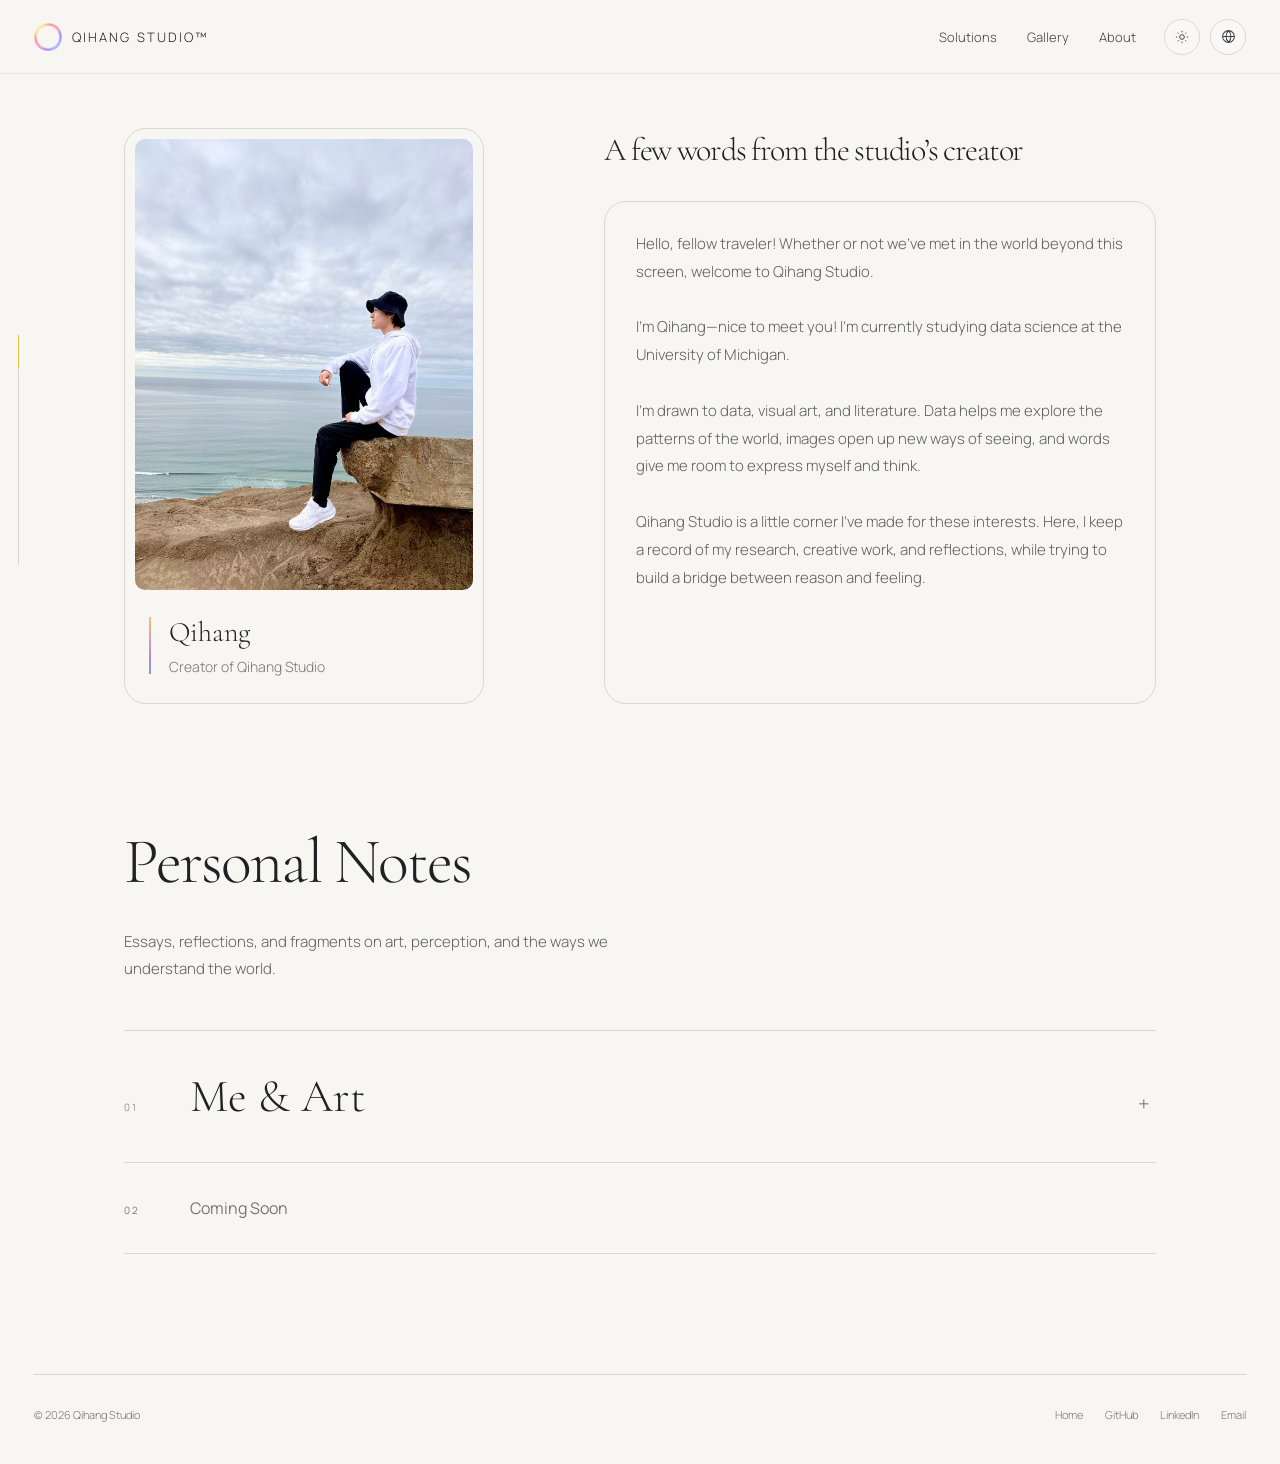
==== commit 83f4d770: "Update on About page" ====
--- a/frontend/about/index.html
+++ b/frontend/about/index.html
@@ -108,12 +108,17 @@
   <nav class="mobile-page-nav" aria-label="Primary navigation" data-i18n-aria-label="nav.label"><a href="../solutions/index.html" data-i18n="nav.solutions">Solutions</a><a href="../gallery/index.html" data-i18n="nav.gallery">Gallery</a><a href="index.html" data-i18n="nav.about">About</a></nav>
 <main class="notes-main about-main" id="top">
   <section class="about-introduction" aria-labelledby="about-title">
-    <img class="profile-photo" src="pfp.jpg" alt="Qihang Cheng seated beside the sea" data-i18n-alt="about.photoAlt" width="1279" height="1706">
-    <div class="about-copy"><h1 id="about-title" data-i18n="about.heading">About Me</h1>
+    <figure class="creator-card">
+      <img class="profile-photo" src="pfp.jpg" alt="Qihang Cheng seated beside the sea" data-i18n-alt="about.photoAlt" width="1279" height="1706">
+      <figcaption class="creator-caption"><span class="creator-name" data-i18n="about.creatorName">Qihang</span><span class="creator-subtitle" data-i18n="about.creatorSubtitle">Creator of Qihang Studio</span></figcaption>
+    </figure>
+    <div class="about-copy"><h1 id="about-title" data-i18n="about.heading">A few words from the studio’s creator</h1>
+      <div class="about-message">
       <p class="about-description" data-i18n="about.paragraph1">Hello, fellow traveler! Whether or not we’ve met in the world beyond this screen, welcome to Qihang Studio.</p>
       <p class="about-description" data-i18n="about.paragraph2">I’m Qihang—nice to meet you! I’m currently studying data science at the University of Michigan.</p>
       <p class="about-description" data-i18n="about.paragraph3">I’m drawn to data, visual art, and literature. Data helps me explore the patterns of the world, images open up new ways of seeing, and words give me room to express myself and think.</p>
       <p class="about-description" data-i18n="about.paragraph4">Qihang Studio is a little corner I’ve made for these interests. Here, I keep a record of my research, creative work, and reflections, while trying to build a bridge between reason and feeling.</p>
+      </div>
     </div>
   </section>
   <section class="about-notes" id="personal-notes" aria-labelledby="personal-notes-title">
--- a/frontend/assets/pages.css
+++ b/frontend/assets/pages.css
@@ -1,7 +1,9 @@
 /* Editorial pages inherit the same site palette, typography and gutters. */
-.about-introduction { display: grid; grid-template-columns: minmax(0, .85fr) minmax(0, 1.2fr); gap: clamp(40px, 7vw, 100px); align-items: center; }
+.about-main { padding-top: 128px; }
+.about-introduction { display: grid; grid-template-columns: minmax(0, .85fr) minmax(0, 1.2fr); gap: clamp(40px, 7vw, 100px); align-items: stretch; }
 .profile-photo { display: block; width: 100%; max-width: 340px; height: auto; border-radius: 10px; }
 .about-copy h1, .simple-page h1 { margin: 0; font-size: clamp(48px, 6vw, 78px); }
+.about-main .about-copy h1 { font-size: clamp(22px, 2.6vw, 32px); line-height: 1.4; }
 .about-description, .page-description { max-width: 560px; margin: 28px 0 0; color: var(--copy); font-size: 15px; line-height: 1.85; font-weight: 300; }
 .about-placeholder { margin: 24px 0 0; color: var(--muted); font-size: 12px; line-height: 1.8; }
 .about-notes { margin-top: 120px; scroll-margin-top: 110px; }
@@ -23,3 +25,18 @@
   .about-notes { margin-top: 80px; }
   .collection-toggle { grid-template-columns: 28px minmax(0, 1fr) 24px; gap: 14px; }
 }
+
+/* The introduction cards share a grid row, so their bottom edges align without fixed heights. */
+.creator-card { box-sizing: border-box; width: 100%; max-width: 360px; margin: 0; padding: 10px; align-self: end; border: 1px solid var(--line); border-radius: 22px; }
+.creator-card .profile-photo { max-width: none; }
+.creator-caption { position: relative; display: grid; gap: 4px; margin: 24px 14px 16px; padding-left: 20px; }
+.creator-caption::before { content: ""; position: absolute; left: 0; top: 3px; bottom: 3px; width: 2px; background: linear-gradient(var(--champagne), var(--rose), var(--lavender), var(--peri)); }
+.creator-name { font-family: var(--localized-display-font, 'Cormorant Garamond'), Georgia, serif; font-size: 28px; font-weight: 300; line-height: 1.35; }
+.creator-subtitle { color: var(--muted); font-size: 14px; font-weight: 300; line-height: 1.5; }
+.about-copy { min-width: 0; display: flex; flex-direction: column; }
+.about-message { flex: 1; margin-top: 28px; padding: 0 clamp(20px, 2.4vw, 36px) 28px; border: 1px solid var(--line); border-radius: 22px; background: transparent; }
+@media (max-width: 820px) {
+  .creator-card { max-width: 280px; }
+  .creator-card .profile-photo { width: 100%; }
+  .about-message { flex: none; }
+}
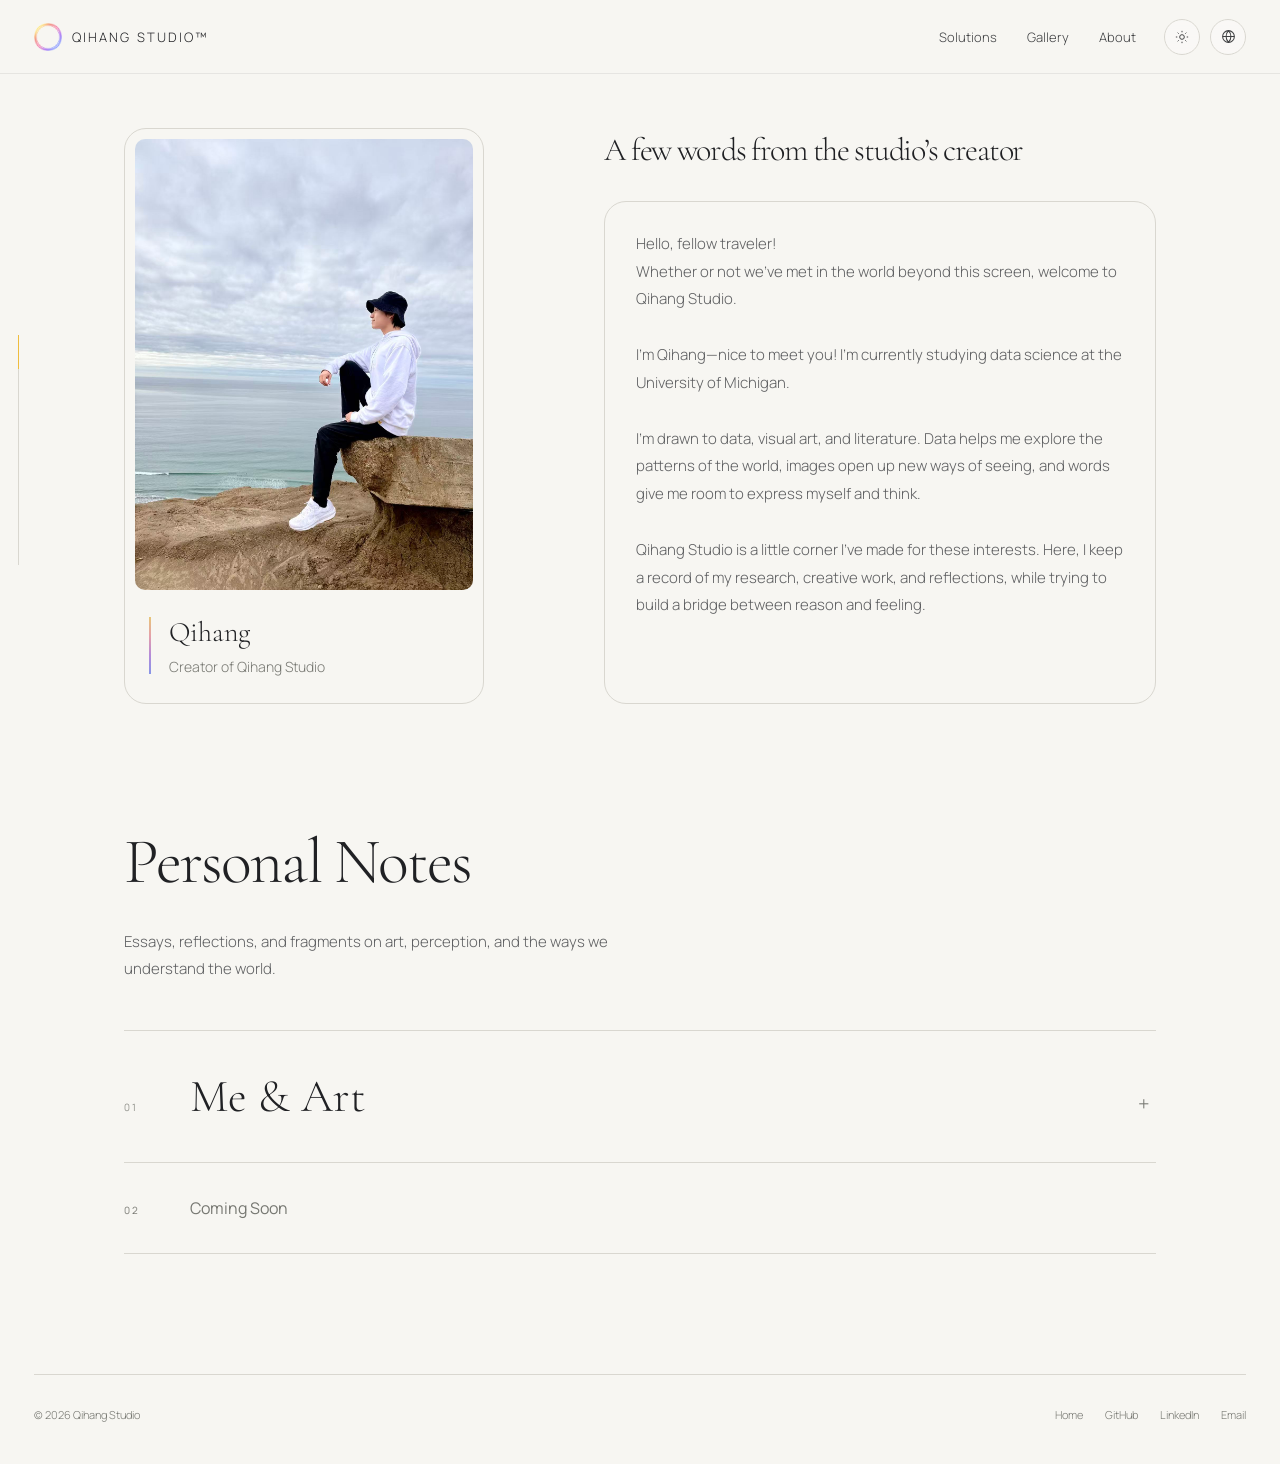
==== commit fee38234: "Update on About page" ====
--- a/frontend/about/index.html
+++ b/frontend/about/index.html
@@ -114,7 +114,8 @@
     </figure>
     <div class="about-copy"><h1 id="about-title" data-i18n="about.heading">A few words from the studio’s creator</h1>
       <div class="about-message">
-      <p class="about-description" data-i18n="about.paragraph1">Hello, fellow traveler! Whether or not we’ve met in the world beyond this screen, welcome to Qihang Studio.</p>
+      <p class="about-description" data-i18n="about.paragraph1">Hello, fellow traveler!
+Whether or not we’ve met in the world beyond this screen, welcome to Qihang Studio.</p>
       <p class="about-description" data-i18n="about.paragraph2">I’m Qihang—nice to meet you! I’m currently studying data science at the University of Michigan.</p>
       <p class="about-description" data-i18n="about.paragraph3">I’m drawn to data, visual art, and literature. Data helps me explore the patterns of the world, images open up new ways of seeing, and words give me room to express myself and think.</p>
       <p class="about-description" data-i18n="about.paragraph4">Qihang Studio is a little corner I’ve made for these interests. Here, I keep a record of my research, creative work, and reflections, while trying to build a bridge between reason and feeling.</p>
--- a/frontend/assets/pages.css
+++ b/frontend/assets/pages.css
@@ -40,3 +40,5 @@
   .creator-card .profile-photo { width: 100%; }
   .about-message { flex: none; }
 }
+
+.about-description[data-i18n="about.paragraph1"] { white-space: pre-line; }
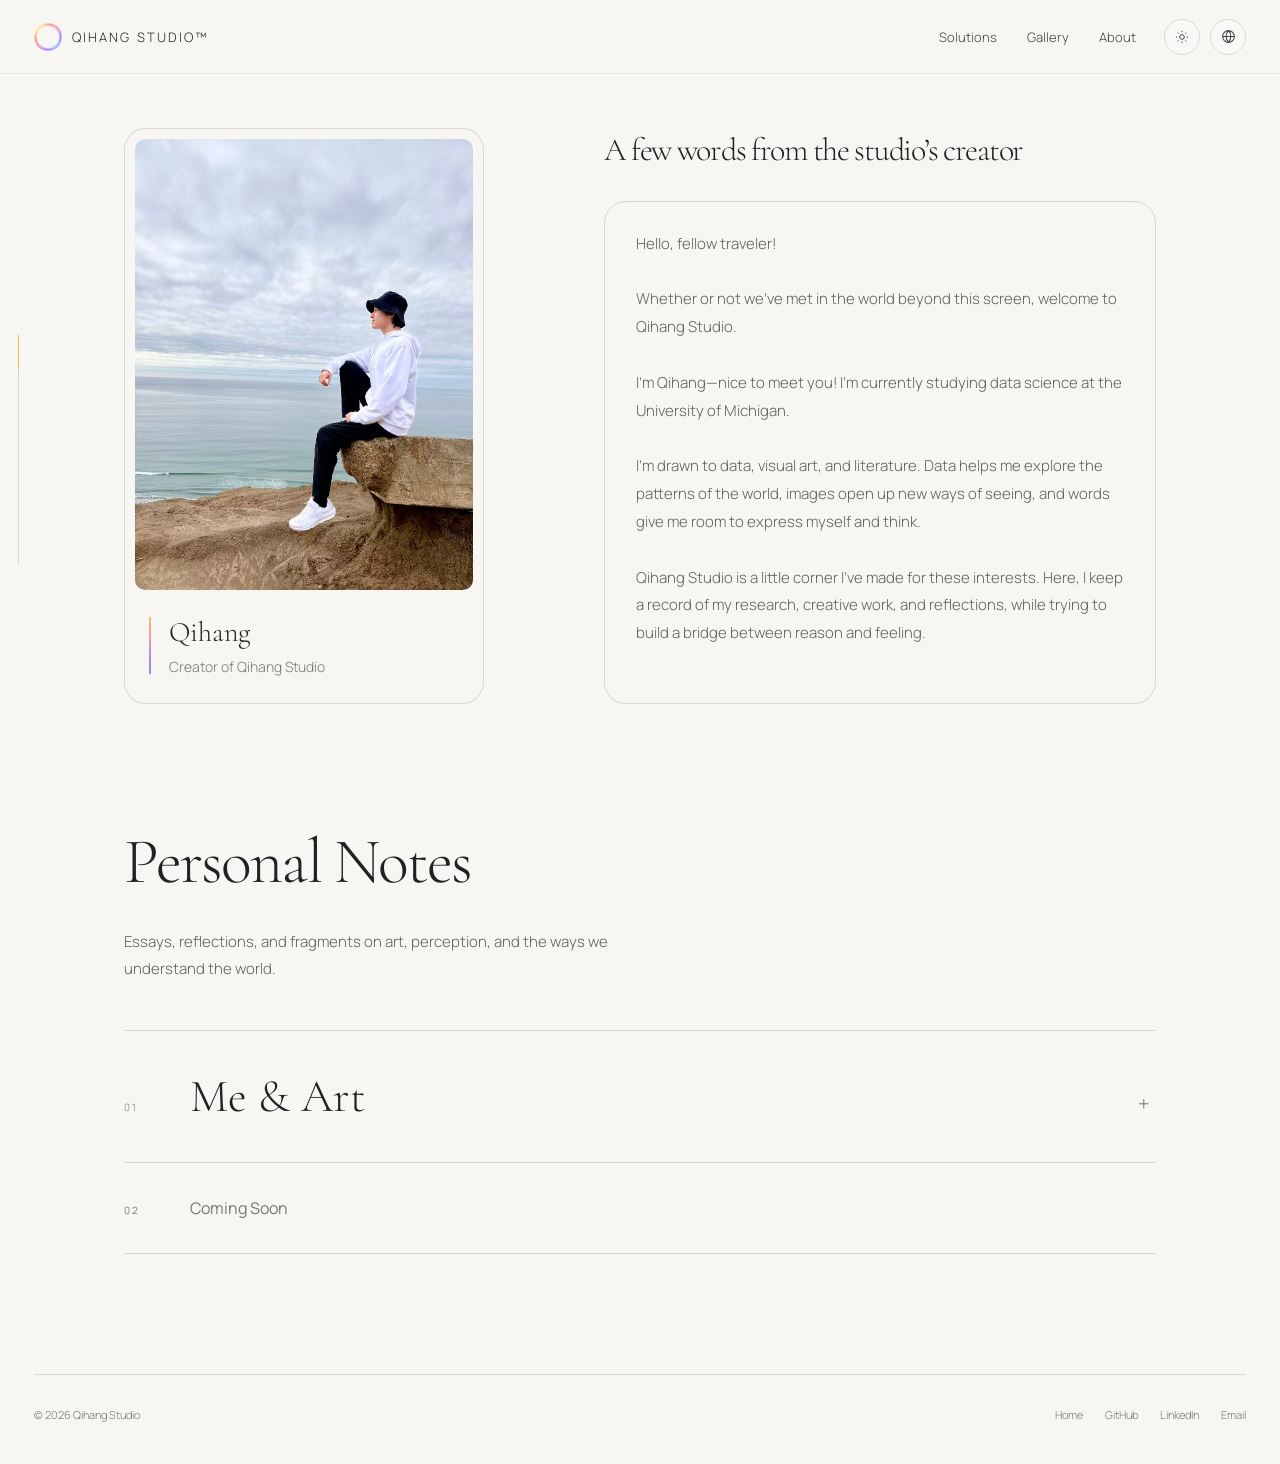
==== commit 3d355c1b: "Update on About page" ====
--- a/frontend/about/index.html
+++ b/frontend/about/index.html
@@ -115,6 +115,7 @@
     <div class="about-copy"><h1 id="about-title" data-i18n="about.heading">A few words from the studio’s creator</h1>
       <div class="about-message">
       <p class="about-description" data-i18n="about.paragraph1">Hello, fellow traveler!
+
 Whether or not we’ve met in the world beyond this screen, welcome to Qihang Studio.</p>
       <p class="about-description" data-i18n="about.paragraph2">I’m Qihang—nice to meet you! I’m currently studying data science at the University of Michigan.</p>
       <p class="about-description" data-i18n="about.paragraph3">I’m drawn to data, visual art, and literature. Data helps me explore the patterns of the world, images open up new ways of seeing, and words give me room to express myself and think.</p>
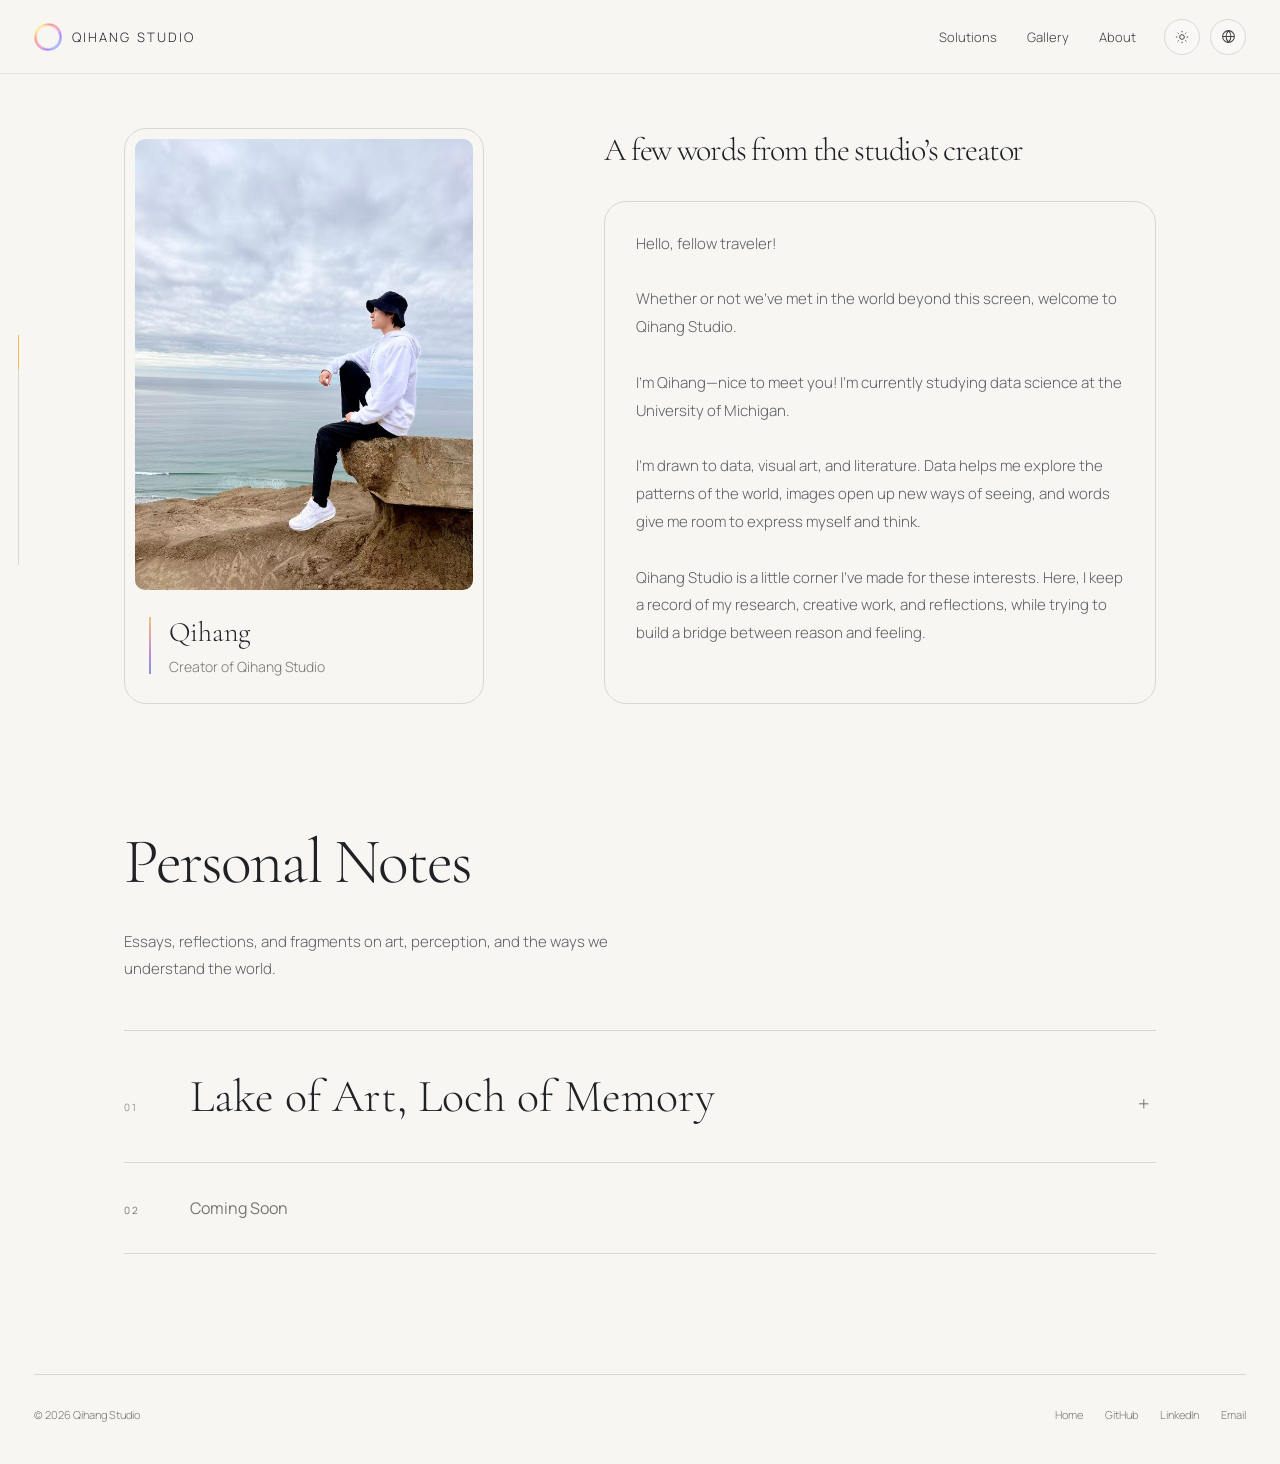
==== commit 2a5b43bb: "Modified Personal Notes." ====
--- a/frontend/about/index.html
+++ b/frontend/about/index.html
@@ -22,7 +22,7 @@
   <div class="scroll-rail" id="scrollRail" aria-hidden="true"><div class="scroll-thumb"></div></div>
   <header class="site-header">
     <div class="header-inner">
-      <a class="brand" href="../index.html"><span class="brand-logo" aria-hidden="true"><img src="../assets/brand/logo.png" alt="" width="28" height="28"><span class="logo-gradient-shift"></span></span><span>Qihang Studio™</span></a>
+      <a class="brand" href="../index.html"><span class="brand-logo" aria-hidden="true"><img src="../assets/brand/logo.png" alt="" width="28" height="28"><span class="logo-gradient-shift"></span></span><span>Qihang Studio</span></a>
       <div class="nav-wrap">
         <nav aria-label="Primary navigation" data-i18n-aria-label="nav.label">
           <a href="../solutions/index.html" data-i18n="nav.solutions">Solutions</a>
@@ -128,11 +128,13 @@
 <section aria-label="Article index" data-i18n-aria-label="notes.index">
   <ol class="notes-list collection-list">
     <li class="notes-collection" id="me-and-art">
-      <h3 class="collection-heading accordion-heading"><button class="collection-toggle" id="artCollectionToggle" type="button" aria-expanded="false" aria-controls="artCollectionPanel"><span class="note-number">01</span><span data-i18n="notes.collection">Me &amp; Art</span><span class="collection-indicator" aria-hidden="true">+</span></button></h3>
+      <h3 class="collection-heading accordion-heading"><button class="collection-toggle" id="artCollectionToggle" type="button" aria-expanded="false" aria-controls="artCollectionPanel"><span class="note-number">01</span><span data-i18n="notes.collection">Lake of Art, Loch of Memory</span><span class="collection-indicator" aria-hidden="true">+</span></button></h3>
       <div class="collection-panel" id="artCollectionPanel" hidden><div>
       <ol class="collection-essays">
-        <li><a class="note-entry" href="../notes/before-the-next-stroke/index.html"><h4 data-i18n="notes.stroke">Before the Next Stroke</h4><span class="note-meta"><span data-i18n="notes.personal">Personal Essay</span><time datetime="2026">2026</time></span><span class="note-arrow" aria-hidden="true">↗</span></a></li>
-        <li><a class="note-entry" href="../notes/within-the-mist/index.html"><h4 lang="en">Within the Mist</h4><span class="note-meta" data-i18n="notes.pending">Essay text has not been added yet.</span><span class="note-arrow" aria-hidden="true">↗</span></a></li>
+        <li><a class="note-entry" href="../notes/before-the-next-stroke/index.html"><h4 data-i18n="notes.stroke">Before the Next Stroke</h4><span class="note-meta"><span data-i18n="notes.personal">Personal Essay</span><time datetime="2026">2026</time></span><span class="note-arrow" aria-hidden="true"><svg viewBox="0 0 24 24" width="16" height="16" fill="none" stroke="currentColor" stroke-width="1.5" stroke-linecap="round" stroke-linejoin="round" aria-hidden="true" focusable="false"><path d="M7 17 17 7M7 7h10v10"/></svg></span></a></li>
+        <li><a class="note-entry" href="../notes/within-the-mist/index.html"><h4 data-i18n="notes.mist">Within the Mist</h4><span class="note-meta"><span data-i18n="notes.personal">Personal Essay</span><time datetime="2026">2026</time></span><span class="note-arrow" aria-hidden="true"><svg viewBox="0 0 24 24" width="16" height="16" fill="none" stroke="currentColor" stroke-width="1.5" stroke-linecap="round" stroke-linejoin="round" aria-hidden="true" focusable="false"><path d="M7 17 17 7M7 7h10v10"/></svg></span></a></li>
+        <li><a class="note-entry" href="../notes/falling-into-the-oceanic-expanse-of-memory/index.html"><h4 data-i18n="notes.memory">Falling into the Oceanic Expanse of Memory</h4><span class="note-meta"><span data-i18n="notes.personal">Personal Essay</span><time datetime="2026">2026</time></span><span class="note-arrow" aria-hidden="true"><svg viewBox="0 0 24 24" width="16" height="16" fill="none" stroke="currentColor" stroke-width="1.5" stroke-linecap="round" stroke-linejoin="round" aria-hidden="true" focusable="false"><path d="M7 17 17 7M7 7h10v10"/></svg></span></a></li>
+        <li><a class="note-entry" href="../notes/the-signifiers-here-are-chained/index.html"><h4 data-i18n="notes.signifiers">The Signifiers Here are Chaîned</h4><span class="note-meta"><span data-i18n="notes.personal">Personal Essay</span><time datetime="2026">2026</time></span><span class="note-arrow" aria-hidden="true"><svg viewBox="0 0 24 24" width="16" height="16" fill="none" stroke="currentColor" stroke-width="1.5" stroke-linecap="round" stroke-linejoin="round" aria-hidden="true" focusable="false"><path d="M7 17 17 7M7 7h10v10"/></svg></span></a></li>
         <li class="coming-soon"><span data-i18n="notes.coming">Coming Soon</span></li>
       </ol></div></div>
     </li>
--- a/frontend/assets/site.css
+++ b/frontend/assets/site.css
@@ -590,6 +590,9 @@
     }
     .manifesto-quote em {
       display: inline-block;
+      /* Extend the gradient paint area for italic ascenders and descenders without changing line spacing. */
+      padding-block: .12em .22em;
+      margin-block: -.12em -.22em;
       white-space: nowrap;
       font-weight: 300;
 background: linear-gradient(90deg, var(--quote-a), var(--quote-b), var(--quote-c));
@@ -742,6 +745,9 @@
       display: inline-block;
       white-space: nowrap;
     }
+    @media (max-width: 820px) {
+      html[lang="en"] .hero-title .title-conversation { display: block; }
+    }
     html[lang="fr"] .practice-title {
       hyphens: auto;
     }
@@ -781,6 +787,8 @@
 .mobile-page-nav { display: none; }
 @media (max-width: 820px) {
   .mobile-page-nav {
+    /* Keep links above .hero-inner (z-index: 2), below the fixed header and its menus. */
+    z-index: 3;
     position: absolute; top: 92px; left: 20px; right: 20px;
     display: flex; gap: 24px; font-size: 11px; color: var(--muted); line-height: 1.4;
   }
@@ -796,3 +804,6 @@
 }
 
 html:is([lang="zh-CN"], [lang="zh-Hant"]) :is(h1, .practice-head h2, .practice-title, .manifesto-quote) { font-weight: 400; }
+
+/* Use vector link arrows so mobile platforms cannot substitute emoji glyphs. */
+:is(.arrow, .note-arrow) > svg { display: block; flex-shrink: 0; }
